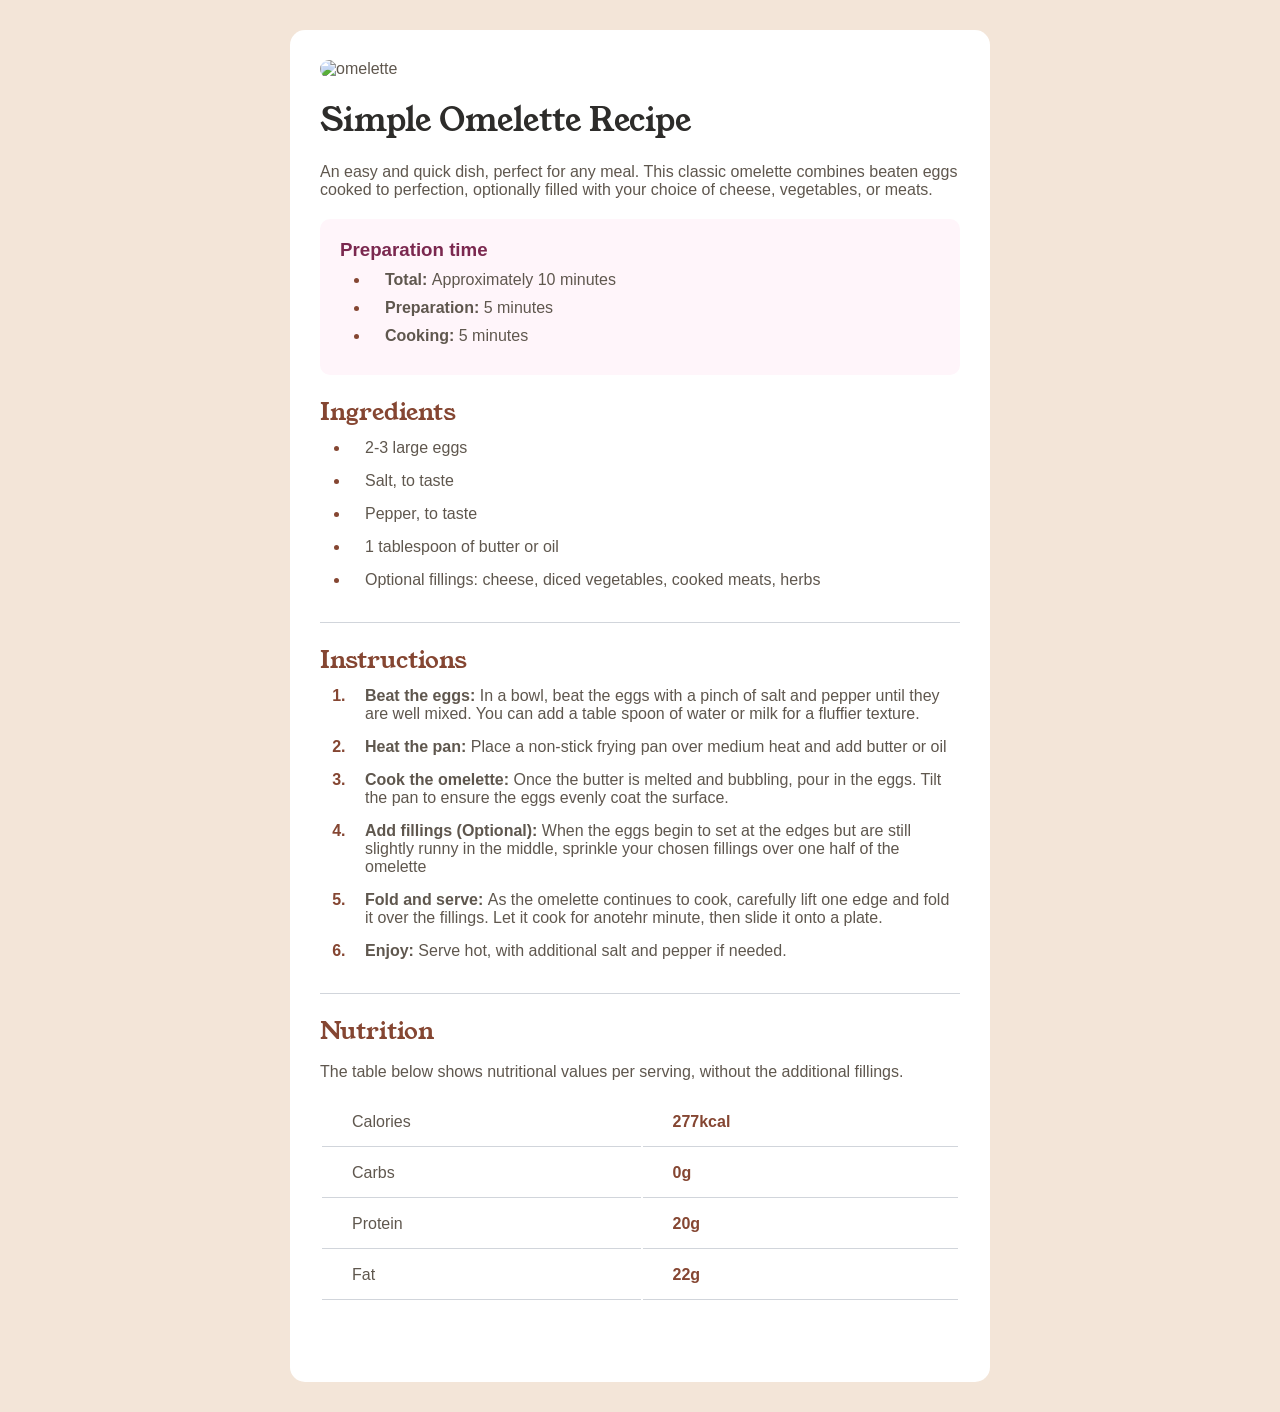
==== index.html @ 048a6986 "First commit" ====
<!DOCTYPE html>
<html lang="en">

<head>
    <meta charset="UTF-8">
    <meta name="viewport" content="width=device-width, initial-scale=1.0">
    <title>Assignment 1</title>
    <link rel="stylesheet" href="style.css">
    <link rel="preconnect" href="https://fonts.googleapis.com">
    <link rel="preconnect" href="https://fonts.gstatic.com" crossorigin>
    <link href="https://fonts.googleapis.com/css2?family=Manrope:wght@200..800&family=Young+Serif&display=swap"
        rel="stylesheet">
    <link rel="preconnect" href="https://fonts.googleapis.com">
    <link rel="preconnect" href="https://fonts.gstatic.com" crossorigin>
    <link href="https://fonts.googleapis.com/css2?family=Young+Serif&display=swap" rel="stylesheet">
</head>

<body>

    <main class="mainnn">
        <img src="https://res.cloudinary.com/ddhjvafed/image/upload/v1775250969/image-omelette_jk95qs.jpg"
            alt="omelette">

        <h1>Simple Omelette Recipe</h1>

        <p class="para-1">An easy and quick dish, perfect for any meal. This classic omelette combines beaten eggs cooked to
            perfection,
            optionally filled with your choice of cheese, vegetables, or meats.</p>

        <div class="prep">
            <h3>Preparation time</h3>
            <ul>
                <li> <strong>Total: </strong>Approximately 10 minutes</li>
                <li><strong>Preparation: </strong>5 minutes</li>
                <li><strong>Cooking: </strong>5 minutes</li>
            </ul>
        </div>

        <div class="ingredients">
            <h2>Ingredients</h2>
            <ul>
                <li>2-3 large eggs</li>
                <li>Salt, to taste</li>
                <li>Pepper, to taste</li>
                <li>1 tablespoon of butter or oil</li>
                <li>Optional fillings: cheese, diced vegetables, cooked meats, herbs</li>
            </ul>
        </div>

        <div class="instructions">
            <h2>Instructions</h2>
            <ol class="order">
                <li><strong>Beat the eggs: </strong>In a bowl, beat the eggs with a pinch of salt and pepper until they
                    are well mixed. You can add a table spoon of water or milk for a fluffier texture.</li>
                <li><strong>Heat the pan: </strong>Place a non-stick frying pan over medium heat and add butter or oil
                </li>
                <li><strong>Cook the omelette: </strong>Once the butter is melted and bubbling, pour in the eggs. Tilt
                    the pan to ensure the eggs evenly coat the surface.</li>
                <li><strong>Add fillings (Optional): </strong>When the eggs begin to set at the edges but are still
                    slightly runny in the middle, sprinkle your chosen fillings over one half of the omelette</li>
                <li><strong>Fold and serve: </strong>As the omelette continues to cook, carefully lift one edge and fold
                    it over the fillings. Let it cook for anotehr minute, then slide it onto a plate.</li>
                <li><strong>Enjoy: </strong>Serve hot, with additional salt and pepper if needed.</li>
            </ol>
        </div>

        <div class="nutrition">
            <h2>Nutrition</h2>
            <p>The table below shows nutritional values per serving, without the additional fillings.</p>

            <table>
                <tr>
                    <td>Calories</td>
                    <td class="tee">277kcal</td>
                </tr>

                <tr>
                    <td>Carbs</td>
                    <td class="tee">0g</td>
                </tr>

                <tr>
                    <td>Protein</td>
                    <td class="tee">20g</td>
                </tr>

                <tr>
                    <td>Fat</td>
                    <td class="tee">22g</td>
                </tr>
            </table>
        </div>

    </main>
</body>

</html>
---- style.css ----
* {
  margin: 0;
  padding: 0;
  box-sizing: border-box;
}

body {
  background-color: hsl(29, 53%, 90%);
  display: flex;
  justify-content: center;
  align-items: center;
  min-height: 100dvh;
  padding: 30px 0px;
  font-family: "Outfit", sans-serif;
  color: hsl(30, 10%, 34%);
}

.mainnn {
  background-color: hsl(0, 0%, 100%);
  display: flex;
  flex-direction: column;
  width: 100%;
  max-width: 700px;
  padding: 30px;
  border-radius: 15px;
  gap: 20px;
}

img {
  width: 650px;
  border-radius: 15px;
  max-width: 100%;
  height: auto;
}

h1 {
  color: hsl(40, 3%, 17%);
  font-family: "Young Serif", serif;
  font-weight: 400;
}

.para-1 {
  color: hsl(30, 10%, 34%);
}

li::marker {
  color: hsl(14, 45%, 36%);
  font-weight: 200;
}

ol li::marker{
    font-weight: 700;
} 

.prep {
  background-color: hsl(330, 100%, 98%);
  display: grid;
  gap: 10px;
  padding: 20px;
  border-radius: 10px;
}
.prep ul {
  padding-left: 30px;
}

.prep li {
  padding-left: 15px;
  margin-bottom: 10px;
}

.ingredients {
  display: grid;
  gap: 10px;
  border-bottom: 1px solid #d1d5db;
}
.ingredients ul {
  padding-left: 30px;
  padding-bottom: 18px;
}

.ingredients li {
  padding-left: 15px;
  margin-bottom: 15px;
}

.instructions {
  display: grid;
  gap: 10px;
  border-bottom: 1px solid #d1d5db;
}

.instructions ol {
  padding-left: 30px;
  padding-bottom: 18px;
}

.instructions li {
  padding-left: 15px;
  margin-bottom: 15px;
}

.nutrition {
  display: grid;
  gap: 15px;
  padding-bottom: 50px;
}

table {
  width: 100%;
}

td {
  border-bottom: 1px solid #d1d5db;
  padding: 15px 0;
  padding-left: 30px;
}

.tee{
    color:hsl(14, 45%, 36%);
    font-weight: 700;
}

h3 {
  color: hsl(332, 51%, 32%);
}

h2 {
  color: hsl(14, 45%, 36%);
  font-family: "Young Serif", serif;
  font-weight: 400;
}

@media (max-width: 600px) {
  body {
    padding: 30px 20px;
  }

  .mainnn {
    width: 100%;
    max-width: 350px;
    padding: 20px;
  }

  img {
    width: 300px;
  }
}
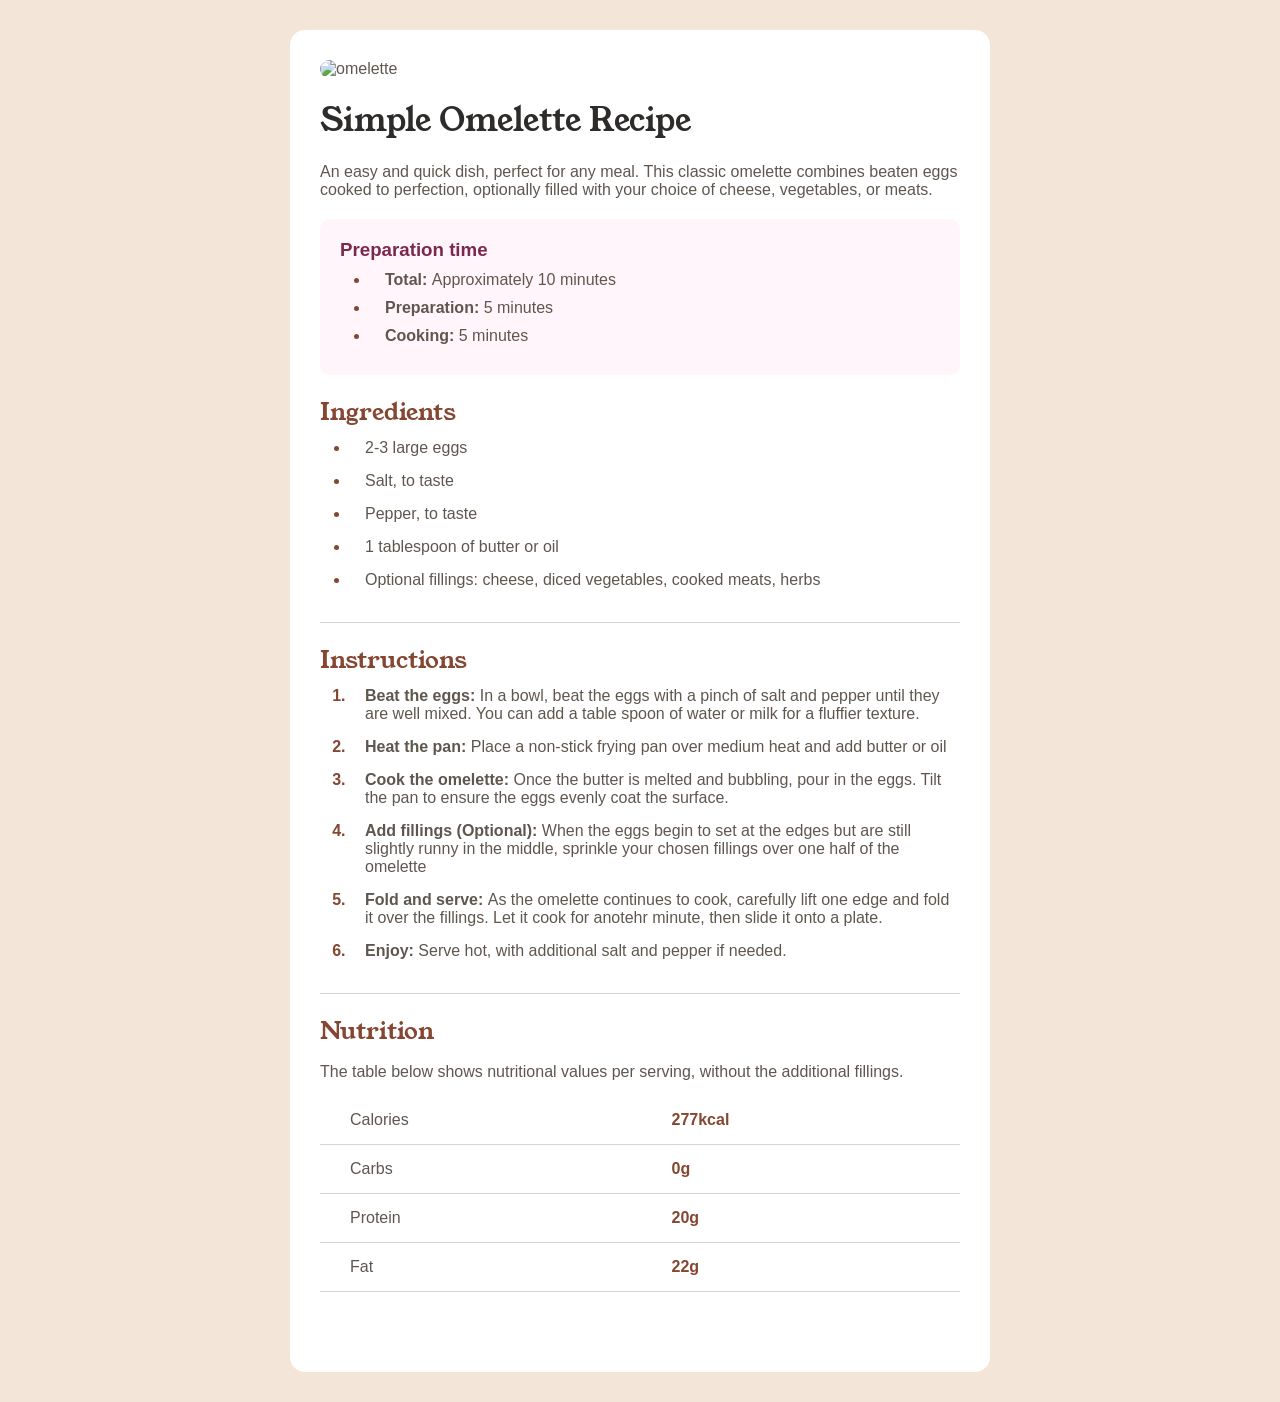
==== commit 34c144be: "added some assets" ====
--- a/index.html
+++ b/index.html
@@ -13,6 +13,8 @@
     <link rel="preconnect" href="https://fonts.googleapis.com">
     <link rel="preconnect" href="https://fonts.gstatic.com" crossorigin>
     <link href="https://fonts.googleapis.com/css2?family=Young+Serif&display=swap" rel="stylesheet">
+    <link rel="icon" type="image/png"
+        href="https://res.cloudinary.com/ddhjvafed/image/upload/v1776600817/favicon-32x32_hplogn.png">
 </head>
 
 <body>
@@ -23,7 +25,8 @@
 
         <h1>Simple Omelette Recipe</h1>
 
-        <p class="para-1">An easy and quick dish, perfect for any meal. This classic omelette combines beaten eggs cooked to
+        <p class="para-1">An easy and quick dish, perfect for any meal. This classic omelette combines beaten eggs
+            cooked to
             perfection,
             optionally filled with your choice of cheese, vegetables, or meats.</p>
 
--- a/style.css
+++ b/style.css
@@ -107,6 +107,7 @@
 
 table {
   width: 100%;
+  border-collapse: collapse;
 }
 
 td {
